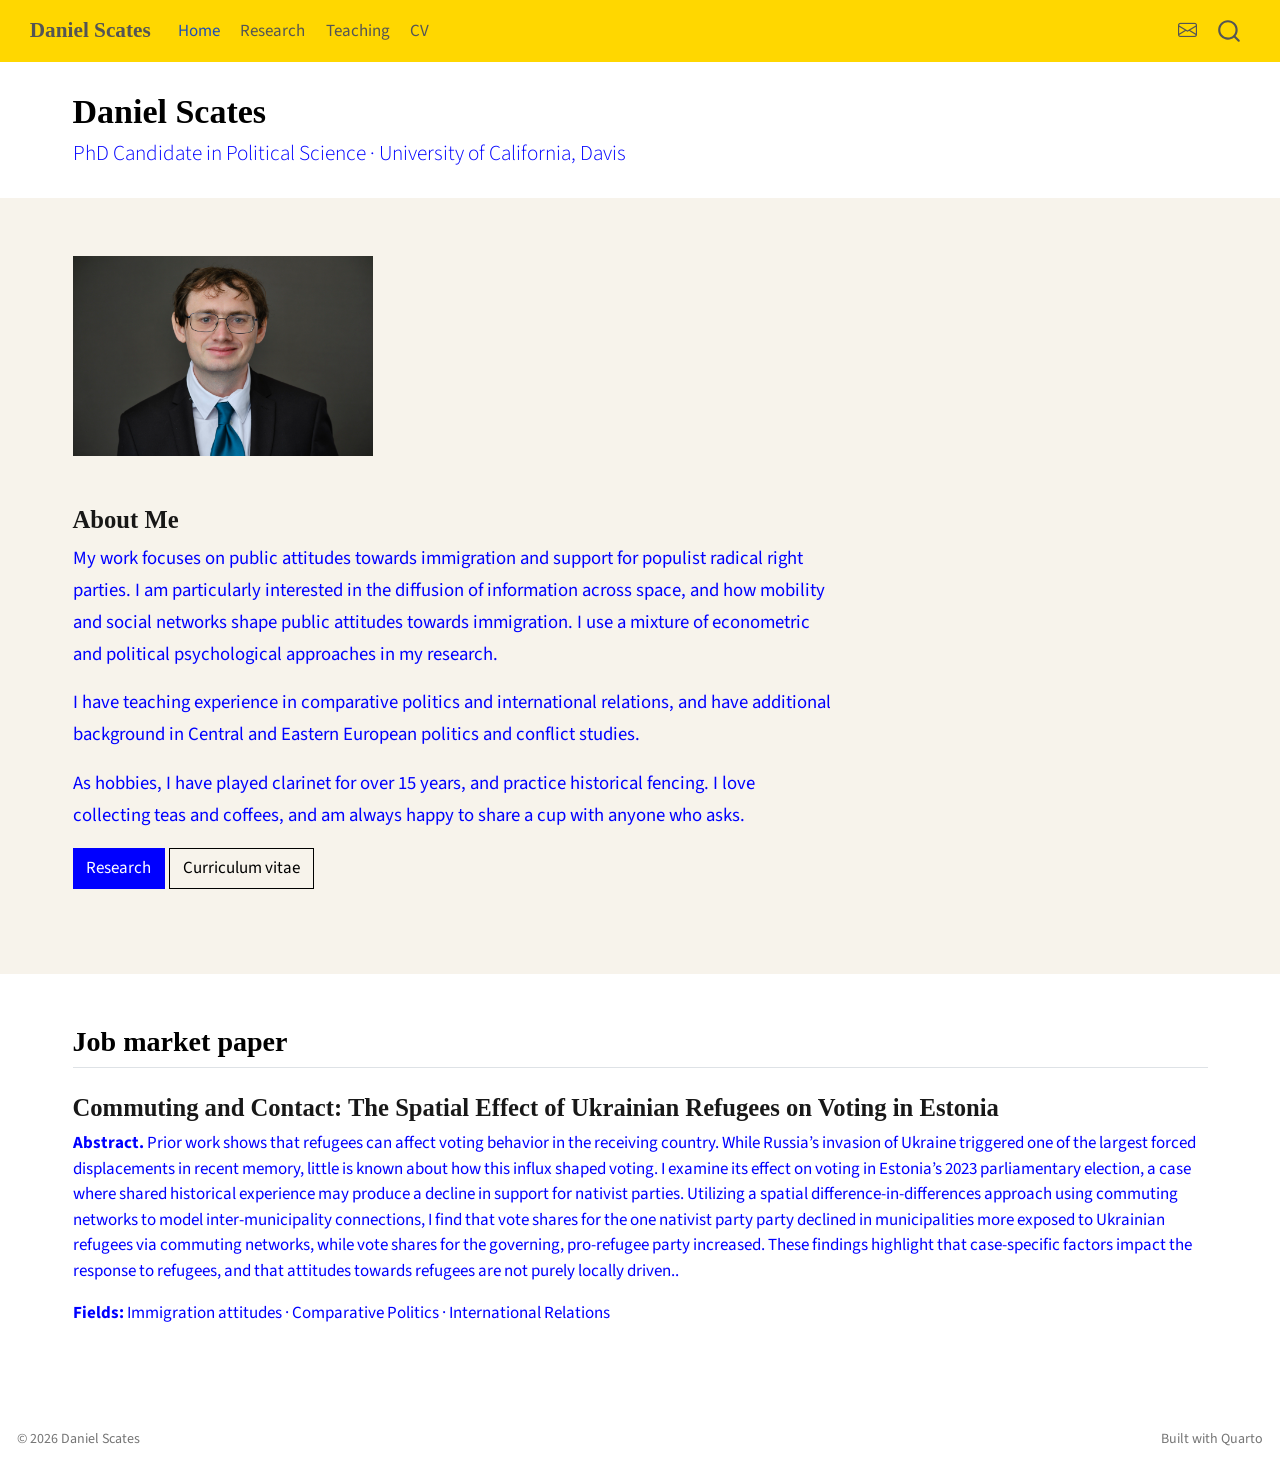
==== docs/index.html @ a7bb404e "Launch academic website" ====
<!DOCTYPE html>
<html xmlns="http://www.w3.org/1999/xhtml" lang="en" xml:lang="en"><head>

<meta charset="utf-8">
<meta name="generator" content="quarto-1.10.18">

<meta name="viewport" content="width=device-width, initial-scale=1.0, user-scalable=yes">


<title>Daniel Scates</title>
<style>
/* Default styles provided by pandoc.
** See https://pandoc.org/MANUAL.html#variables-for-html for config info.
*/
span.smallcaps{font-variant: small-caps;}
div.columns{display: flex; gap: 1.5em;}
div.column{flex: auto;}
@media screen {
div.columns{gap: min(4vw, 1.5em);}
div.column{overflow-x: auto;}
}
div.hanging-indent{margin-left: 1.5em; text-indent: -1.5em;}
ul.task-list{list-style: none;}
ul.task-list li input[type="checkbox"] {
  width: 0.8em;
  margin: 0 0.8em 0.2em -1em; /* quarto-specific, see https://github.com/quarto-dev/quarto-cli/issues/4556 */ 
  vertical-align: middle;
}
</style>


<script src="site_libs/quarto-nav/quarto-nav.js"></script>
<script src="site_libs/quarto-nav/headroom.min.js"></script>
<script src="site_libs/clipboard/clipboard.min.js"></script>
<script src="site_libs/quarto-search/autocomplete.umd.js"></script>
<script src="site_libs/quarto-search/fuse.min.js"></script>
<script src="site_libs/quarto-search/quarto-search.js"></script>
<meta name="quarto:offset" content="./">
<script src="site_libs/quarto-html/quarto.js" type="module"></script>
<script src="site_libs/quarto-html/tabsets/tabsets.js" type="module"></script>
<script src="site_libs/quarto-html/popper.min.js"></script>
<script src="site_libs/quarto-html/tippy.umd.min.js"></script>
<script src="site_libs/quarto-html/anchor.min.js"></script>
<link href="site_libs/quarto-html/tippy.css" rel="stylesheet">
<link href="site_libs/quarto-html/quarto-syntax-highlighting-64a204ab8560d761af7679ceaba22944.css" rel="stylesheet" id="quarto-text-highlighting-styles">
<script src="site_libs/bootstrap/bootstrap.min.js"></script>
<link href="site_libs/bootstrap/bootstrap-icons.css" rel="stylesheet">
<link href="site_libs/bootstrap/bootstrap-172ba59bd5e0b52282274ba0c0cc16fc.min.css" rel="stylesheet" append-hash="true" id="quarto-bootstrap" data-mode="light">
<script id="quarto-search-options" type="application/json">{
  "location": "navbar",
  "copy-button": false,
  "collapse-after": 3,
  "panel-placement": "end",
  "type": "overlay",
  "limit": 50,
  "keyboard-shortcut": [
    "f",
    "/",
    "s"
  ],
  "show-item-context": false,
  "language": {
    "search-no-results-text": "No results",
    "search-matching-documents-text": "matching documents",
    "search-copy-link-title": "Copy link to search",
    "search-hide-matches-text": "Hide additional matches",
    "search-more-match-text": "more match in this document",
    "search-more-matches-text": "more matches in this document",
    "search-clear-button-title": "Clear",
    "search-text-placeholder": "",
    "search-detached-cancel-button-title": "Cancel",
    "search-submit-button-title": "Submit",
    "search-label": "Search"
  }
}</script>
<style>html{ scroll-behavior: smooth; }</style>


<link rel="stylesheet" href="styles.css">
</head>

<body class="nav-fixed quarto-light">

<div id="quarto-search-results"></div>
  <header id="quarto-header" class="headroom fixed-top">
    <nav class="navbar navbar-expand-lg " data-bs-theme="dark">
      <div class="navbar-container container-fluid">
      <div class="navbar-brand-container mx-auto">
    <a class="navbar-brand" href="./index.html">
    <span class="navbar-title">Daniel Scates</span>
    </a>
  </div>
            <div id="quarto-search" class="" title="Search"></div>
          <button class="navbar-toggler" type="button" data-bs-toggle="collapse" data-bs-target="#navbarCollapse" aria-controls="navbarCollapse" role="menu" aria-expanded="false" aria-label="Toggle navigation" onclick="if (window.quartoToggleHeadroom) { window.quartoToggleHeadroom(); }">
  <span class="navbar-toggler-icon"></span>
</button>
          <div class="collapse navbar-collapse" id="navbarCollapse">
            <ul class="navbar-nav navbar-nav-scroll me-auto">
  <li class="nav-item">
    <a class="nav-link active" href="./index.html" aria-current="page"> 
<span class="menu-text">Home</span></a>
  </li>  
  <li class="nav-item">
    <a class="nav-link" href="./research.html"> 
<span class="menu-text">Research</span></a>
  </li>  
  <li class="nav-item">
    <a class="nav-link" href="./teaching.html"> 
<span class="menu-text">Teaching</span></a>
  </li>  
  <li class="nav-item">
    <a class="nav-link" href="./cv.html"> 
<span class="menu-text">CV</span></a>
  </li>  
</ul>
            <ul class="navbar-nav navbar-nav-scroll ms-auto">
  <li class="nav-item compact">
    <a class="nav-link" href="mailto:dmscates@ucdavis.edu"> <i class="bi bi-envelope" role="img" aria-label="Email Daniel Scates">
</i> 
<span class="menu-text"></span></a>
  </li>  
</ul>
          </div> <!-- /navcollapse -->
            <div class="quarto-navbar-tools">
</div>
      </div> <!-- /container-fluid -->
    </nav>
</header>
<!-- content -->
<div id="quarto-content" class="quarto-container page-columns page-rows-contents page-layout-full page-navbar">
<!-- sidebar -->
<!-- margin-sidebar -->
    
<!-- main -->
<main class="content column-page" id="quarto-document-content">

<header id="title-block-header" class="quarto-title-block default">
<div class="quarto-title">
<h1 class="title">Daniel Scates</h1>
<p class="subtitle lead">PhD Candidate in Political Science · University of California, Davis</p>
</div>



<div class="quarto-title-meta column-page">

    
  
    
  </div>
  


</header>


<div class="hero-candidate">
<div class="candidate-mark">
<p><img src="Scates_headshot.jpg" class="img-fluid"></p>
</div>
<section id="about-me" class="level3 candidate-intro">
<h3 class="anchored" data-anchor-id="about-me">About Me</h3>
<p>My work focuses on public attitudes towards immigration and support for populist radical right parties. I am particularly interested in the diffusion of information across space, and how mobility and social networks shape public attitudes towards immigration. I use a mixture of econometric and political psychological approaches in my research.</p>
<p>I have teaching experience in comparative politics and international relations, and have additional background in Central and Eastern European politics and conflict studies.</p>
<p>As hobbies, I have played clarinet for over 15 years, and practice historical fencing. I love collecting teas and coffees, and am always happy to share a cup with anyone who asks.</p>
<p><a href="./research.html" class="btn btn-primary">Research</a> <a href="./cv.html" class="btn btn-outline-primary">Curriculum vitae</a></p>
</section>
</div>
<section id="job-market-paper" class="level2">
<h2 class="anchored" data-anchor-id="job-market-paper">Job market paper</h2>
<section id="commuting-and-contact-the-spatial-effect-of-ukrainian-refugees-on-voting-in-estonia" class="level3">
<h3 class="anchored" data-anchor-id="commuting-and-contact-the-spatial-effect-of-ukrainian-refugees-on-voting-in-estonia">Commuting and Contact: The Spatial Effect of Ukrainian Refugees on Voting in Estonia</h3>
<p><strong>Abstract.</strong> Prior work shows that refugees can affect voting behavior in the receiving country. While Russia’s invasion of Ukraine triggered one of the largest forced displacements in recent memory, little is known about how this influx shaped voting. I examine its effect on voting in Estonia’s 2023 parliamentary election, a case where shared historical experience may produce a decline in support for nativist parties. Utilizing a spatial difference-in-differences approach using commuting networks to model inter-municipality connections, I find that vote shares for the one nativist party party declined in municipalities more exposed to Ukrainian refugees via commuting networks, while vote shares for the governing, pro-refugee party increased. These findings highlight that case-specific factors impact the response to refugees, and that attitudes towards refugees are not purely locally driven..</p>
<p><strong>Fields:</strong> Immigration attitudes · Comparative Politics · International Relations</p>


</section>
</section>

</main> <!-- /main -->
<script id="quarto-html-after-body" type="application/javascript">
  window.document.addEventListener("DOMContentLoaded", function (event) {
    const icon = "";
    const anchorJS = new window.AnchorJS();
    anchorJS.options = {
      placement: 'right',
      icon: icon
    };
    anchorJS.add('.anchored');
    const isCodeAnnotation = (el) => {
      for (const clz of el.classList) {
        if (clz.startsWith('code-annotation-')) {                     
          return true;
        }
      }
      return false;
    }
    const onCopySuccess = function(e) {
      // button target
      const button = e.trigger;
      // don't keep focus
      button.blur();
      // flash "checked"
      button.classList.add('code-copy-button-checked');
      var currentTitle = button.getAttribute("title");
      button.setAttribute("title", "Copied!");
      let tooltip;
      if (window.bootstrap) {
        button.setAttribute("data-bs-toggle", "tooltip");
        button.setAttribute("data-bs-placement", "left");
        button.setAttribute("data-bs-title", "Copied!");
        tooltip = new bootstrap.Tooltip(button, 
          { trigger: "manual", 
            customClass: "code-copy-button-tooltip",
            offset: [0, -8]});
        tooltip.show();    
      }
      setTimeout(function() {
        if (tooltip) {
          tooltip.hide();
          button.removeAttribute("data-bs-title");
          button.removeAttribute("data-bs-toggle");
          button.removeAttribute("data-bs-placement");
        }
        button.setAttribute("title", currentTitle);
        button.classList.remove('code-copy-button-checked');
      }, 1000);
      // clear code selection
      e.clearSelection();
    }
    const getTextToCopy = function(trigger) {
      const outerScaffold = trigger.parentElement.cloneNode(true);
      const codeEl = outerScaffold.querySelector('code');
      for (const childEl of codeEl.children) {
        if (isCodeAnnotation(childEl)) {
          childEl.remove();
        }
      }
      return codeEl.innerText;
    }
    const clipboard = new window.ClipboardJS('.code-copy-button:not([data-in-quarto-modal])', {
      text: getTextToCopy
    });
    clipboard.on('success', onCopySuccess);
    if (window.document.getElementById('quarto-embedded-source-code-modal')) {
      const clipboardModal = new window.ClipboardJS('.code-copy-button[data-in-quarto-modal]', {
        text: getTextToCopy,
        container: window.document.getElementById('quarto-embedded-source-code-modal')
      });
      clipboardModal.on('success', onCopySuccess);
    }
      var localhostRegex = new RegExp(/^(?:http|https):\/\/localhost\:?[0-9]*\//);
      var mailtoRegex = new RegExp(/^mailto:/);
        var filterRegex = new RegExp('/' + window.location.host + '/');
      var isInternal = (href) => {
          return filterRegex.test(href) || localhostRegex.test(href) || mailtoRegex.test(href);
      }
      // Inspect non-navigation links and adorn them if external
     var links = window.document.querySelectorAll('a[href]:not(.nav-link):not(.navbar-brand):not(.toc-action):not(.sidebar-link):not(.sidebar-item-toggle):not(.pagination-link):not(.no-external):not([aria-hidden]):not(.dropdown-item):not(.quarto-navigation-tool):not(.about-link)');
      for (var i=0; i<links.length; i++) {
        const link = links[i];
        if (!isInternal(link.href)) {
          // undo the damage that might have been done by quarto-nav.js in the case of
          // links that we want to consider external
          if (link.dataset.originalHref !== undefined) {
            link.href = link.dataset.originalHref;
          }
            // target, if specified
            link.setAttribute("target", "_blank");
            if (link.getAttribute("rel") === null) {
              link.setAttribute("rel", "noopener");
            }
        }
      }
    function tippyHover(el, contentFn, onTriggerFn, onUntriggerFn) {
      const config = {
        allowHTML: true,
        maxWidth: 500,
        delay: 100,
        arrow: false,
        appendTo: function(el) {
            return el.parentElement;
        },
        interactive: true,
        interactiveBorder: 10,
        theme: 'quarto',
        placement: 'bottom-start',
      };
      if (contentFn) {
        config.content = contentFn;
      }
      if (onTriggerFn) {
        config.onTrigger = onTriggerFn;
      }
      if (onUntriggerFn) {
        config.onUntrigger = onUntriggerFn;
      }
      window.tippy(el, config); 
    }
    const noterefs = window.document.querySelectorAll('a[role="doc-noteref"]');
    for (var i=0; i<noterefs.length; i++) {
      const ref = noterefs[i];
      tippyHover(ref, function() {
        // use id or data attribute instead here
        let href = ref.getAttribute('data-footnote-href') || ref.getAttribute('href');
        try { href = new URL(href).hash; } catch {}
        const id = href.replace(/^#\/?/, "");
        const note = window.document.getElementById(id);
        if (note) {
          return note.innerHTML;
        } else {
          return "";
        }
      });
    }
    const xrefs = window.document.querySelectorAll('a.quarto-xref');
    const processXRef = (id, note) => {
      // Strip column container classes
      const stripColumnClz = (el) => {
        el.classList.remove("page-full", "page-columns");
        if (el.children) {
          for (const child of el.children) {
            stripColumnClz(child);
          }
        }
      }
      stripColumnClz(note)
      if (id === null || id.startsWith('sec-')) {
        // Special case sections, only their first couple elements
        const container = document.createElement("div");
        if (note.children && note.children.length > 2) {
          container.appendChild(note.children[0].cloneNode(true));
          for (let i = 1; i < note.children.length; i++) {
            const child = note.children[i];
            if (child.tagName === "P" && child.innerText === "") {
              continue;
            } else {
              container.appendChild(child.cloneNode(true));
              break;
            }
          }
          if (window.Quarto?.typesetMath) {
            window.Quarto.typesetMath(container);
          }
          return container.innerHTML
        } else {
          if (window.Quarto?.typesetMath) {
            window.Quarto.typesetMath(note);
          }
          return note.innerHTML;
        }
      } else {
        // Remove any anchor links if they are present
        const anchorLink = note.querySelector('a.anchorjs-link');
        if (anchorLink) {
          anchorLink.remove();
        }
        if (window.Quarto?.typesetMath) {
          window.Quarto.typesetMath(note);
        }
        if (note.classList.contains("callout")) {
          return note.outerHTML;
        } else {
          return note.innerHTML;
        }
      }
    }
    for (var i=0; i<xrefs.length; i++) {
      const xref = xrefs[i];
      tippyHover(xref, undefined, function(instance) {
        instance.disable();
        let url = xref.getAttribute('href');
        let hash = undefined; 
        if (url.startsWith('#')) {
          hash = url;
        } else {
          try { hash = new URL(url).hash; } catch {}
        }
        if (hash) {
          const id = hash.replace(/^#\/?/, "");
          const note = window.document.getElementById(id);
          if (note !== null) {
            try {
              const html = processXRef(id, note.cloneNode(true));
              instance.setContent(html);
            } finally {
              instance.enable();
              instance.show();
            }
          } else {
            // See if we can fetch this
            fetch(url.split('#')[0])
            .then(res => res.text())
            .then(html => {
              const parser = new DOMParser();
              const htmlDoc = parser.parseFromString(html, "text/html");
              const note = htmlDoc.getElementById(id);
              if (note !== null) {
                const html = processXRef(id, note);
                instance.setContent(html);
              } 
            }).finally(() => {
              instance.enable();
              instance.show();
            });
          }
        } else {
          // See if we can fetch a full url (with no hash to target)
          // This is a special case and we should probably do some content thinning / targeting
          fetch(url)
          .then(res => res.text())
          .then(html => {
            const parser = new DOMParser();
            const htmlDoc = parser.parseFromString(html, "text/html");
            const note = htmlDoc.querySelector('main.content');
            if (note !== null) {
              // This should only happen for chapter cross references
              // (since there is no id in the URL)
              // remove the first header
              if (note.children.length > 0 && note.children[0].tagName === "HEADER") {
                note.children[0].remove();
              }
              const html = processXRef(null, note);
              instance.setContent(html);
            } 
          }).finally(() => {
            instance.enable();
            instance.show();
          });
        }
      }, function(instance) {
      });
    }
        let selectedAnnoteEl;
        const selectorForAnnotation = ( cell, annotation) => {
          let cellAttr = 'data-code-cell="' + cell + '"';
          let lineAttr = 'data-code-annotation="' +  annotation + '"';
          const selector = 'span[' + cellAttr + '][' + lineAttr + ']';
          return selector;
        }
        const selectCodeLines = (annoteEl) => {
          const doc = window.document;
          const targetCell = annoteEl.getAttribute("data-target-cell");
          const targetAnnotation = annoteEl.getAttribute("data-target-annotation");
          const annoteSpan = window.document.querySelector(selectorForAnnotation(targetCell, targetAnnotation));
          const lines = annoteSpan.getAttribute("data-code-lines").split(",");
          const lineIds = lines.map((line) => {
            return targetCell + "-" + line;
          })
          let top = null;
          let height = null;
          let parent = null;
          if (lineIds.length > 0) {
              //compute the position of the single el (top and bottom and make a div)
              const el = window.document.getElementById(lineIds[0]);
              top = el.offsetTop;
              height = el.offsetHeight;
              parent = el.parentElement.parentElement;
            if (lineIds.length > 1) {
              const lastEl = window.document.getElementById(lineIds[lineIds.length - 1]);
              const bottom = lastEl.offsetTop + lastEl.offsetHeight;
              height = bottom - top;
            }
            if (top !== null && height !== null && parent !== null) {
              // cook up a div (if necessary) and position it 
              let div = window.document.getElementById("code-annotation-line-highlight");
              if (div === null) {
                div = window.document.createElement("div");
                div.setAttribute("id", "code-annotation-line-highlight");
                div.style.position = 'absolute';
                parent.appendChild(div);
              }
              div.style.top = top - 2 + "px";
              div.style.height = height + 4 + "px";
              div.style.left = 0;
              let gutterDiv = window.document.getElementById("code-annotation-line-highlight-gutter");
              if (gutterDiv === null) {
                gutterDiv = window.document.createElement("div");
                gutterDiv.setAttribute("id", "code-annotation-line-highlight-gutter");
                gutterDiv.style.position = 'absolute';
                const codeCell = window.document.getElementById(targetCell);
                const gutter = codeCell.querySelector('.code-annotation-gutter');
                gutter.appendChild(gutterDiv);
              }
              gutterDiv.style.top = top - 2 + "px";
              gutterDiv.style.height = height + 4 + "px";
            }
            selectedAnnoteEl = annoteEl;
          }
        };
        const unselectCodeLines = () => {
          const elementsIds = ["code-annotation-line-highlight", "code-annotation-line-highlight-gutter"];
          elementsIds.forEach((elId) => {
            const div = window.document.getElementById(elId);
            if (div) {
              div.remove();
            }
          });
          selectedAnnoteEl = undefined;
        };
          // Handle positioning of the toggle
      window.addEventListener(
        "resize",
        throttle(() => {
          elRect = undefined;
          if (selectedAnnoteEl) {
            selectCodeLines(selectedAnnoteEl);
          }
        }, 10)
      );
      function throttle(fn, ms) {
      let throttle = false;
      let timer;
        return (...args) => {
          if(!throttle) { // first call gets through
              fn.apply(this, args);
              throttle = true;
          } else { // all the others get throttled
              if(timer) clearTimeout(timer); // cancel #2
              timer = setTimeout(() => {
                fn.apply(this, args);
                timer = throttle = false;
              }, ms);
          }
        };
      }
        // Attach click handler to the DT
        const annoteDls = window.document.querySelectorAll('dt[data-target-cell]');
        for (const annoteDlNode of annoteDls) {
          annoteDlNode.addEventListener('click', (event) => {
            const clickedEl = event.target;
            if (clickedEl !== selectedAnnoteEl) {
              unselectCodeLines();
              const activeEl = window.document.querySelector('dt[data-target-cell].code-annotation-active');
              if (activeEl) {
                activeEl.classList.remove('code-annotation-active');
              }
              selectCodeLines(clickedEl);
              clickedEl.classList.add('code-annotation-active');
            } else {
              // Unselect the line
              unselectCodeLines();
              clickedEl.classList.remove('code-annotation-active');
            }
          });
        }
    const findCites = (el) => {
      const parentEl = el.parentElement;
      if (parentEl) {
        const cites = parentEl.dataset.cites;
        if (cites) {
          return {
            el,
            cites: cites.split(' ')
          };
        } else {
          return findCites(el.parentElement)
        }
      } else {
        return undefined;
      }
    };
    var bibliorefs = window.document.querySelectorAll('a[role="doc-biblioref"]');
    for (var i=0; i<bibliorefs.length; i++) {
      const ref = bibliorefs[i];
      const citeInfo = findCites(ref);
      if (citeInfo) {
        tippyHover(citeInfo.el, function() {
          var popup = window.document.createElement('div');
          citeInfo.cites.forEach(function(cite) {
            var citeDiv = window.document.createElement('div');
            citeDiv.classList.add('hanging-indent');
            citeDiv.classList.add('csl-entry');
            var biblioDiv = window.document.getElementById('ref-' + cite);
            if (biblioDiv) {
              citeDiv.innerHTML = biblioDiv.innerHTML;
            }
            popup.appendChild(citeDiv);
          });
          return popup.innerHTML;
        });
      }
    }
  });
  </script>
</div> <!-- /content -->
<footer class="footer">
  <div class="nav-footer">
    <div class="nav-footer-left">
<p>© 2026 Daniel Scates</p>
</div>   
    <div class="nav-footer-center">
      &nbsp;
    </div>
    <div class="nav-footer-right">
<p>Built with Quarto</p>
</div>
  </div>
</footer>




<script src="site_libs/quarto-html/zenscroll-min.js"></script>
</body></html>
---- docs/site_libs/quarto-html/tippy.css ----
.tippy-box[data-animation=fade][data-state=hidden]{opacity:0}[data-tippy-root]{max-width:calc(100vw - 10px)}.tippy-box{position:relative;background-color:#333;color:#fff;border-radius:4px;font-size:14px;line-height:1.4;white-space:normal;outline:0;transition-property:transform,visibility,opacity}.tippy-box[data-placement^=top]>.tippy-arrow{bottom:0}.tippy-box[data-placement^=top]>.tippy-arrow:before{bottom:-7px;left:0;border-width:8px 8px 0;border-top-color:initial;transform-origin:center top}.tippy-box[data-placement^=bottom]>.tippy-arrow{top:0}.tippy-box[data-placement^=bottom]>.tippy-arrow:before{top:-7px;left:0;border-width:0 8px 8px;border-bottom-color:initial;transform-origin:center bottom}.tippy-box[data-placement^=left]>.tippy-arrow{right:0}.tippy-box[data-placement^=left]>.tippy-arrow:before{border-width:8px 0 8px 8px;border-left-color:initial;right:-7px;transform-origin:center left}.tippy-box[data-placement^=right]>.tippy-arrow{left:0}.tippy-box[data-placement^=right]>.tippy-arrow:before{left:-7px;border-width:8px 8px 8px 0;border-right-color:initial;transform-origin:center right}.tippy-box[data-inertia][data-state=visible]{transition-timing-function:cubic-bezier(.54,1.5,.38,1.11)}.tippy-arrow{width:16px;height:16px;color:#333}.tippy-arrow:before{content:"";position:absolute;border-color:transparent;border-style:solid}.tippy-content{position:relative;padding:5px 9px;z-index:1}
---- docs/site_libs/quarto-html/quarto-syntax-highlighting-64a204ab8560d761af7679ceaba22944.css ----
/* quarto syntax highlight colors */
:root {
  --quarto-hl-ot-color: #003B4F;
  --quarto-hl-at-color: #657422;
  --quarto-hl-ss-color: #20794D;
  --quarto-hl-an-color: #5E5E5E;
  --quarto-hl-fu-color: #4758AB;
  --quarto-hl-st-color: #20794D;
  --quarto-hl-cf-color: #003B4F;
  --quarto-hl-op-color: #5E5E5E;
  --quarto-hl-er-color: #AD0000;
  --quarto-hl-bn-color: #AD0000;
  --quarto-hl-al-color: #AD0000;
  --quarto-hl-va-color: #111111;
  --quarto-hl-bu-color: inherit;
  --quarto-hl-ex-color: inherit;
  --quarto-hl-pp-color: #AD0000;
  --quarto-hl-in-color: #5E5E5E;
  --quarto-hl-vs-color: #20794D;
  --quarto-hl-wa-color: #5E5E5E;
  --quarto-hl-do-color: #5E5E5E;
  --quarto-hl-im-color: #00769E;
  --quarto-hl-ch-color: #20794D;
  --quarto-hl-dt-color: #AD0000;
  --quarto-hl-fl-color: #AD0000;
  --quarto-hl-co-color: #5E5E5E;
  --quarto-hl-cv-color: #5E5E5E;
  --quarto-hl-cn-color: #8f5902;
  --quarto-hl-sc-color: #5E5E5E;
  --quarto-hl-dv-color: #AD0000;
  --quarto-hl-kw-color: #003B4F;
}

/* other quarto variables */
:root {
  --quarto-font-monospace: SFMono-Regular, Menlo, Monaco, Consolas, "Liberation Mono", "Courier New", monospace;
}

/* syntax highlight based on Pandoc's rules */
pre > code.sourceCode > span {
  color: #003B4F;
}

code.sourceCode > span {
  color: #003B4F;
}

div.sourceCode,
div.sourceCode pre.sourceCode {
  color: #003B4F;
}

/* Normal */
code span {
  color: #003B4F;
}

/* Alert */
code span.al {
  color: #AD0000;
  font-style: inherit;
}

/* Annotation */
code span.an {
  color: #5E5E5E;
  font-style: inherit;
}

/* Attribute */
code span.at {
  color: #657422;
  font-style: inherit;
}

/* BaseN */
code span.bn {
  color: #AD0000;
  font-style: inherit;
}

/* BuiltIn */
code span.bu {
  font-style: inherit;
}

/* ControlFlow */
code span.cf {
  color: #003B4F;
  font-weight: bold;
  font-style: inherit;
}

/* Char */
code span.ch {
  color: #20794D;
  font-style: inherit;
}

/* Constant */
code span.cn {
  color: #8f5902;
  font-style: inherit;
}

/* Comment */
code span.co {
  color: #5E5E5E;
  font-style: inherit;
}

/* CommentVar */
code span.cv {
  color: #5E5E5E;
  font-style: italic;
}

/* Documentation */
code span.do {
  color: #5E5E5E;
  font-style: italic;
}

/* DataType */
code span.dt {
  color: #AD0000;
  font-style: inherit;
}

/* DecVal */
code span.dv {
  color: #AD0000;
  font-style: inherit;
}

/* Error */
code span.er {
  color: #AD0000;
  font-style: inherit;
}

/* Extension */
code span.ex {
  font-style: inherit;
}

/* Float */
code span.fl {
  color: #AD0000;
  font-style: inherit;
}

/* Function */
code span.fu {
  color: #4758AB;
  font-style: inherit;
}

/* Import */
code span.im {
  color: #00769E;
  font-style: inherit;
}

/* Information */
code span.in {
  color: #5E5E5E;
  font-style: inherit;
}

/* Keyword */
code span.kw {
  color: #003B4F;
  font-weight: bold;
  font-style: inherit;
}

/* Operator */
code span.op {
  color: #5E5E5E;
  font-style: inherit;
}

/* Other */
code span.ot {
  color: #003B4F;
  font-style: inherit;
}

/* Preprocessor */
code span.pp {
  color: #AD0000;
  font-style: inherit;
}

/* SpecialChar */
code span.sc {
  color: #5E5E5E;
  font-style: inherit;
}

/* SpecialString */
code span.ss {
  color: #20794D;
  font-style: inherit;
}

/* String */
code span.st {
  color: #20794D;
  font-style: inherit;
}

/* Variable */
code span.va {
  color: #111111;
  font-style: inherit;
}

/* VerbatimString */
code span.vs {
  color: #20794D;
  font-style: inherit;
}

/* Warning */
code span.wa {
  color: #5E5E5E;
  font-style: italic;
}

.prevent-inlining {
  content: "</";
}

/*# sourceMappingURL=9d8d5bb603a83b8298b89080a598c93b.css.map */
---- docs/styles.css ----
:root {
  --mc-gold: gold;
  --mc-blue: blue;
  --mc-paper: #f7f3eb;
  --mc-black: black;
}

body { color: blue; }
.navbar { background: var(--mc-gold); }
.navbar-title { font-family: Georgia, serif; font-weight: 700; }
h1, h2, h3 { font-family: Georgia, "Times New Roman", serif; color: var(--mc-black); }
.hero-candidate { position: relative; display: grid; grid-template-rows: 180px 1fr; gap: 2rem; align-items: center; padding: 4rem 0; margin: 0rem 0rem 3rem; }
.hero-candidate::before {
  content: "";
  position: absolute;
  top: 0;
  bottom: 0; 
  left: 50%;
  right: 50%;
  width: 100vw;
  margin-left: -50vw;
  margin-right: -50vw;
  background: var(--mc-paper);
  z-index: -1;
}
.candidate-mark { width: 300px; height: 200px; display: grid; place-items: center; }
.candidate-intro h2 { font-size: clamp(2rem,4vw,3.7rem); line-height: 1.05; max-width: 850px; }
.candidate-intro p { max-width: 760px; font-size: 1.1rem; line-height: 1.7; }
.btn-primary { background: var(--mc-blue); border-color: var(--mc-blue); }
.btn-outline-primary { color: var(--mc-black); border-color: var(--mc-black); }
.market-note { padding: 1rem 1.25rem; border-left: 4px solid var(--mc-blue); background: #f1ece3; margin: 2rem 0 3rem; }
.research-grid { display: grid; grid-template-columns: repeat(3,1fr); gap: 1rem; }
.research-card { padding: 1.2rem; background: var(--mc-paper); border-top: 3px solid var(--mc-blue); }
.research-card h4 { color: var(--mc-black); }
.cv-head { border-bottom: 2px solid var(--mc-gold); padding-bottom: 1.5rem; margin-bottom: 2rem; }
blockquote { border-left-color: var(--mc-gold); color: --mc-black; }

@media (max-width: 720px) {
  .hero-candidate { grid-template-columns: 1fr; gap: 1.5rem; }
  .candidate-mark { width: 110px; height: 125px; }
  .research-grid { grid-template-columns: 1fr; }
}

@media print {
  .navbar, .nav-footer { display: none !important; }
  body { font-size: 10pt; }
  h2 { margin-top: 1rem; }
}
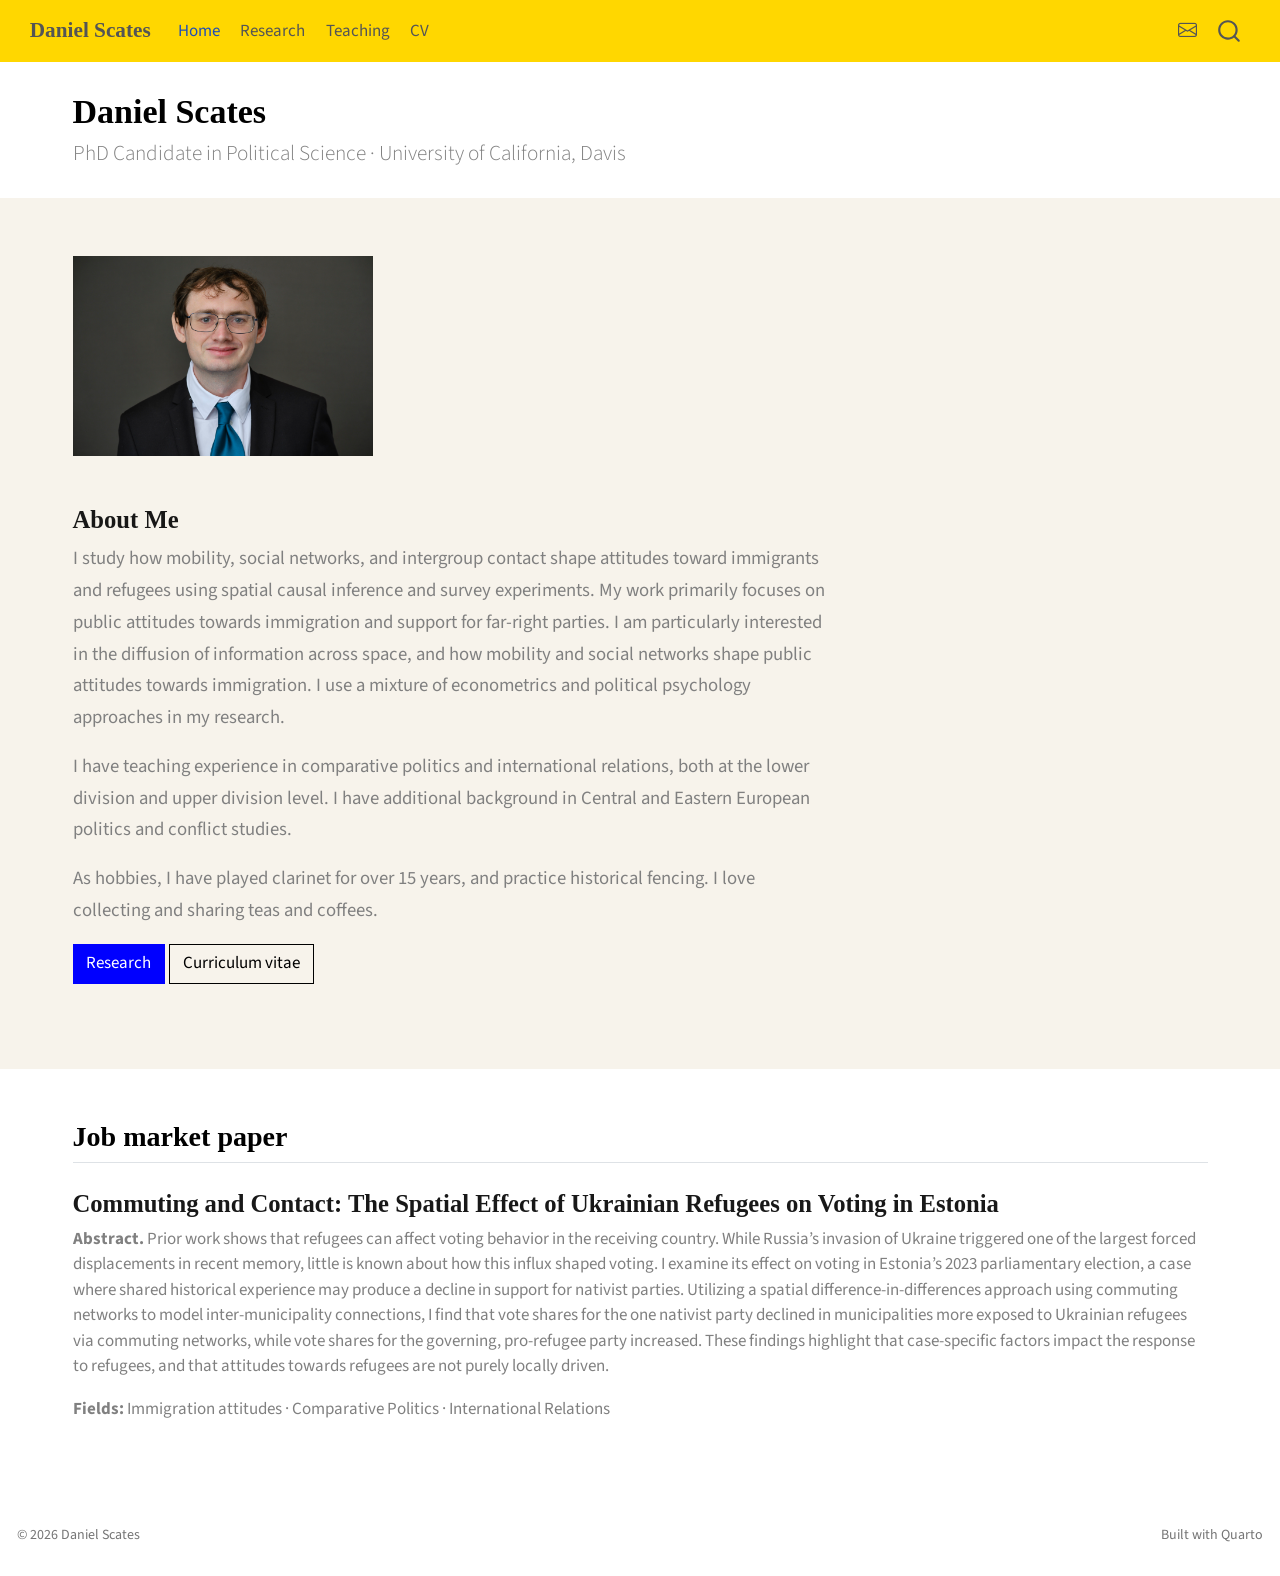
==== commit ac10e094: "Update research" ====
--- a/docs/index.html
+++ b/docs/index.html
@@ -160,9 +160,9 @@
 </div>
 <section id="about-me" class="level3 candidate-intro">
 <h3 class="anchored" data-anchor-id="about-me">About Me</h3>
-<p>My work focuses on public attitudes towards immigration and support for populist radical right parties. I am particularly interested in the diffusion of information across space, and how mobility and social networks shape public attitudes towards immigration. I use a mixture of econometric and political psychological approaches in my research.</p>
-<p>I have teaching experience in comparative politics and international relations, and have additional background in Central and Eastern European politics and conflict studies.</p>
-<p>As hobbies, I have played clarinet for over 15 years, and practice historical fencing. I love collecting teas and coffees, and am always happy to share a cup with anyone who asks.</p>
+<p>I study how mobility, social networks, and intergroup contact shape attitudes toward immigrants and refugees using spatial causal inference and survey experiments. My work primarily focuses on public attitudes towards immigration and support for far-right parties. I am particularly interested in the diffusion of information across space, and how mobility and social networks shape public attitudes towards immigration. I use a mixture of econometrics and political psychology approaches in my research.</p>
+<p>I have teaching experience in comparative politics and international relations, both at the lower division and upper division level. I have additional background in Central and Eastern European politics and conflict studies.</p>
+<p>As hobbies, I have played clarinet for over 15 years, and practice historical fencing. I love collecting and sharing teas and coffees.</p>
 <p><a href="./research.html" class="btn btn-primary">Research</a> <a href="./cv.html" class="btn btn-outline-primary">Curriculum vitae</a></p>
 </section>
 </div>
@@ -170,7 +170,7 @@
 <h2 class="anchored" data-anchor-id="job-market-paper">Job market paper</h2>
 <section id="commuting-and-contact-the-spatial-effect-of-ukrainian-refugees-on-voting-in-estonia" class="level3">
 <h3 class="anchored" data-anchor-id="commuting-and-contact-the-spatial-effect-of-ukrainian-refugees-on-voting-in-estonia">Commuting and Contact: The Spatial Effect of Ukrainian Refugees on Voting in Estonia</h3>
-<p><strong>Abstract.</strong> Prior work shows that refugees can affect voting behavior in the receiving country. While Russia’s invasion of Ukraine triggered one of the largest forced displacements in recent memory, little is known about how this influx shaped voting. I examine its effect on voting in Estonia’s 2023 parliamentary election, a case where shared historical experience may produce a decline in support for nativist parties. Utilizing a spatial difference-in-differences approach using commuting networks to model inter-municipality connections, I find that vote shares for the one nativist party party declined in municipalities more exposed to Ukrainian refugees via commuting networks, while vote shares for the governing, pro-refugee party increased. These findings highlight that case-specific factors impact the response to refugees, and that attitudes towards refugees are not purely locally driven..</p>
+<p><strong>Abstract.</strong> Prior work shows that refugees can affect voting behavior in the receiving country. While Russia’s invasion of Ukraine triggered one of the largest forced displacements in recent memory, little is known about how this influx shaped voting. I examine its effect on voting in Estonia’s 2023 parliamentary election, a case where shared historical experience may produce a decline in support for nativist parties. Utilizing a spatial difference-in-differences approach using commuting networks to model inter-municipality connections, I find that vote shares for the one nativist party declined in municipalities more exposed to Ukrainian refugees via commuting networks, while vote shares for the governing, pro-refugee party increased. These findings highlight that case-specific factors impact the response to refugees, and that attitudes towards refugees are not purely locally driven.</p>
 <p><strong>Fields:</strong> Immigration attitudes · Comparative Politics · International Relations</p>
 
 
--- a/docs/styles.css
+++ b/docs/styles.css
@@ -3,9 +3,10 @@
   --mc-blue: blue;
   --mc-paper: #f7f3eb;
   --mc-black: black;
+  --mc-grey: grey;
 }
 
-body { color: blue; }
+body { color: grey; }
 .navbar { background: var(--mc-gold); }
 .navbar-title { font-family: Georgia, serif; font-weight: 700; }
 h1, h2, h3 { font-family: Georgia, "Times New Roman", serif; color: var(--mc-black); }
@@ -30,7 +31,7 @@
 .btn-outline-primary { color: var(--mc-black); border-color: var(--mc-black); }
 .market-note { padding: 1rem 1.25rem; border-left: 4px solid var(--mc-blue); background: #f1ece3; margin: 2rem 0 3rem; }
 .research-grid { display: grid; grid-template-columns: repeat(3,1fr); gap: 1rem; }
-.research-card { padding: 1.2rem; background: var(--mc-paper); border-top: 3px solid var(--mc-blue); }
+.research-card { padding: 1.2rem; background: var(--mc-paper); border-top: 3px solid var(--mc-grey); }
 .research-card h4 { color: var(--mc-black); }
 .cv-head { border-bottom: 2px solid var(--mc-gold); padding-bottom: 1.5rem; margin-bottom: 2rem; }
 blockquote { border-left-color: var(--mc-gold); color: --mc-black; }
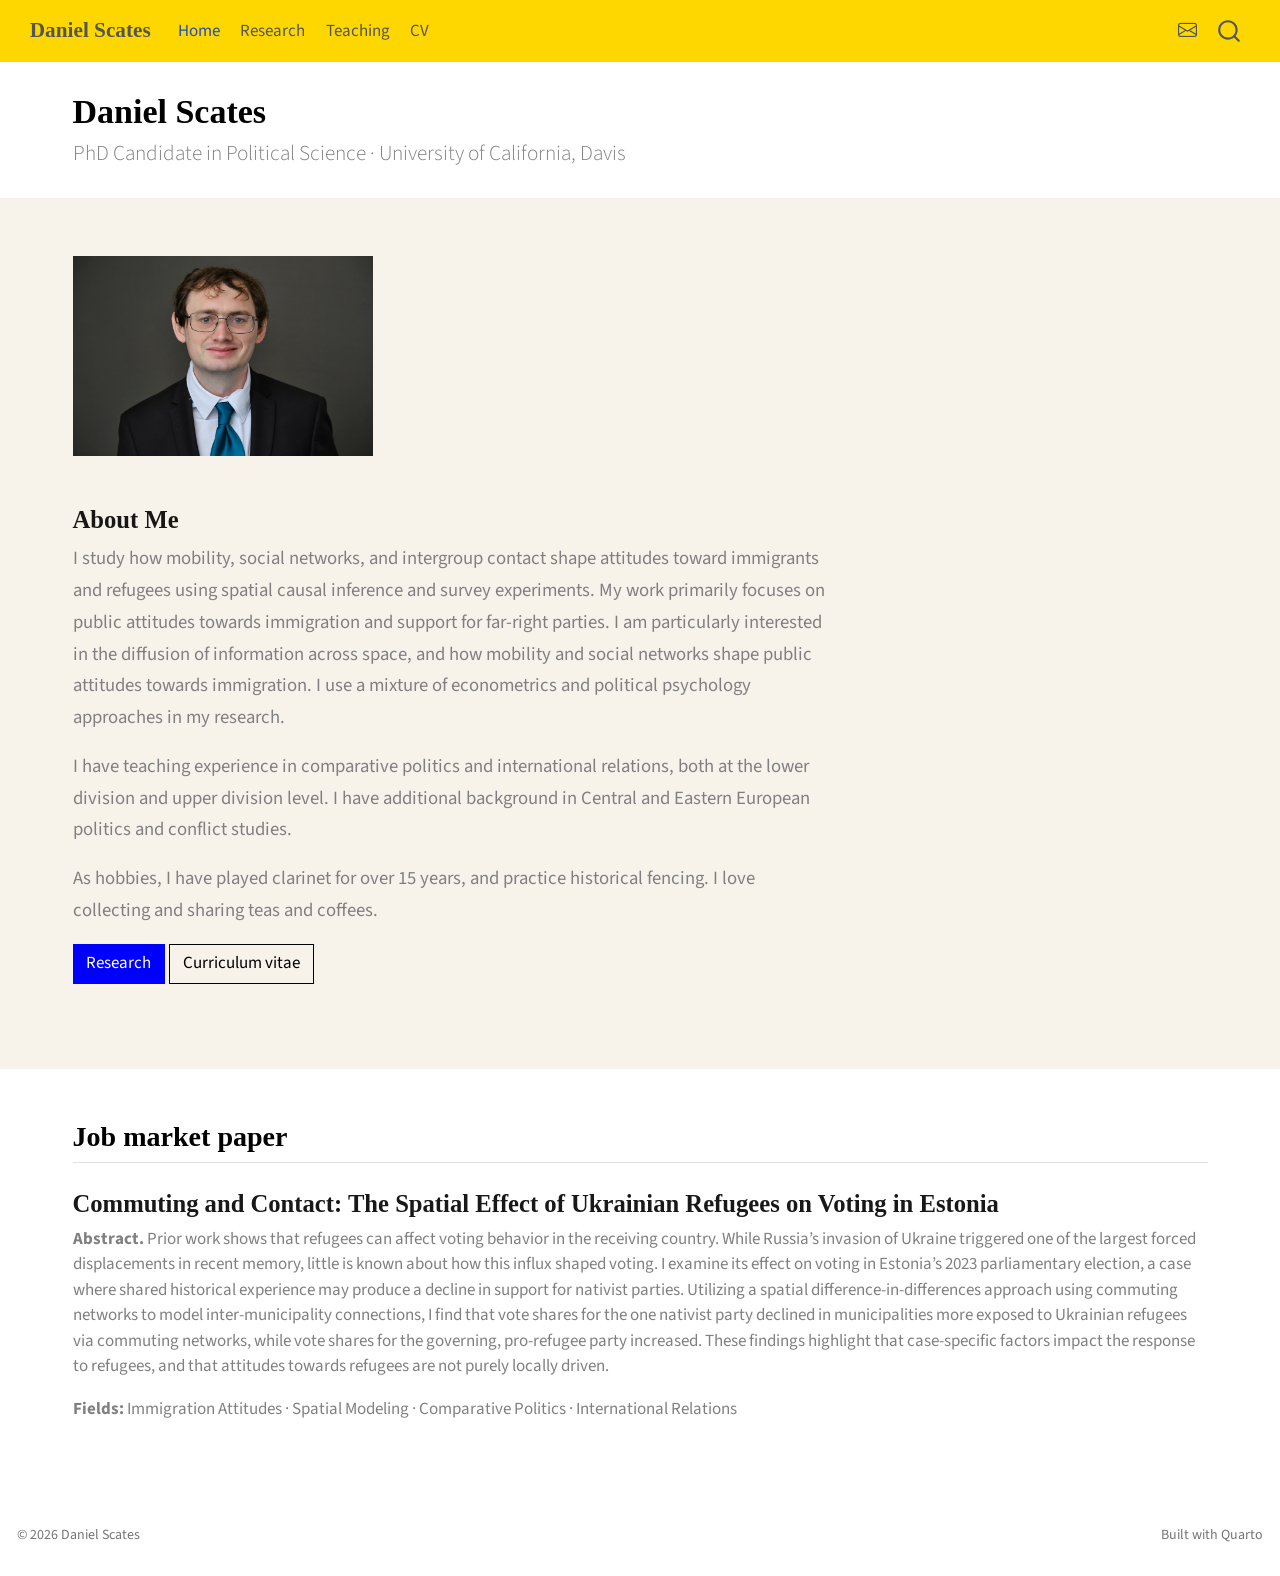
==== commit 183c54b6: "Launch academic website" ====
--- a/docs/index.html
+++ b/docs/index.html
@@ -171,7 +171,7 @@
 <section id="commuting-and-contact-the-spatial-effect-of-ukrainian-refugees-on-voting-in-estonia" class="level3">
 <h3 class="anchored" data-anchor-id="commuting-and-contact-the-spatial-effect-of-ukrainian-refugees-on-voting-in-estonia">Commuting and Contact: The Spatial Effect of Ukrainian Refugees on Voting in Estonia</h3>
 <p><strong>Abstract.</strong> Prior work shows that refugees can affect voting behavior in the receiving country. While Russia’s invasion of Ukraine triggered one of the largest forced displacements in recent memory, little is known about how this influx shaped voting. I examine its effect on voting in Estonia’s 2023 parliamentary election, a case where shared historical experience may produce a decline in support for nativist parties. Utilizing a spatial difference-in-differences approach using commuting networks to model inter-municipality connections, I find that vote shares for the one nativist party declined in municipalities more exposed to Ukrainian refugees via commuting networks, while vote shares for the governing, pro-refugee party increased. These findings highlight that case-specific factors impact the response to refugees, and that attitudes towards refugees are not purely locally driven.</p>
-<p><strong>Fields:</strong> Immigration attitudes · Comparative Politics · International Relations</p>
+<p><strong>Fields:</strong> Immigration Attitudes · Spatial Modeling · Comparative Politics · International Relations</p>
 
 
 </section>
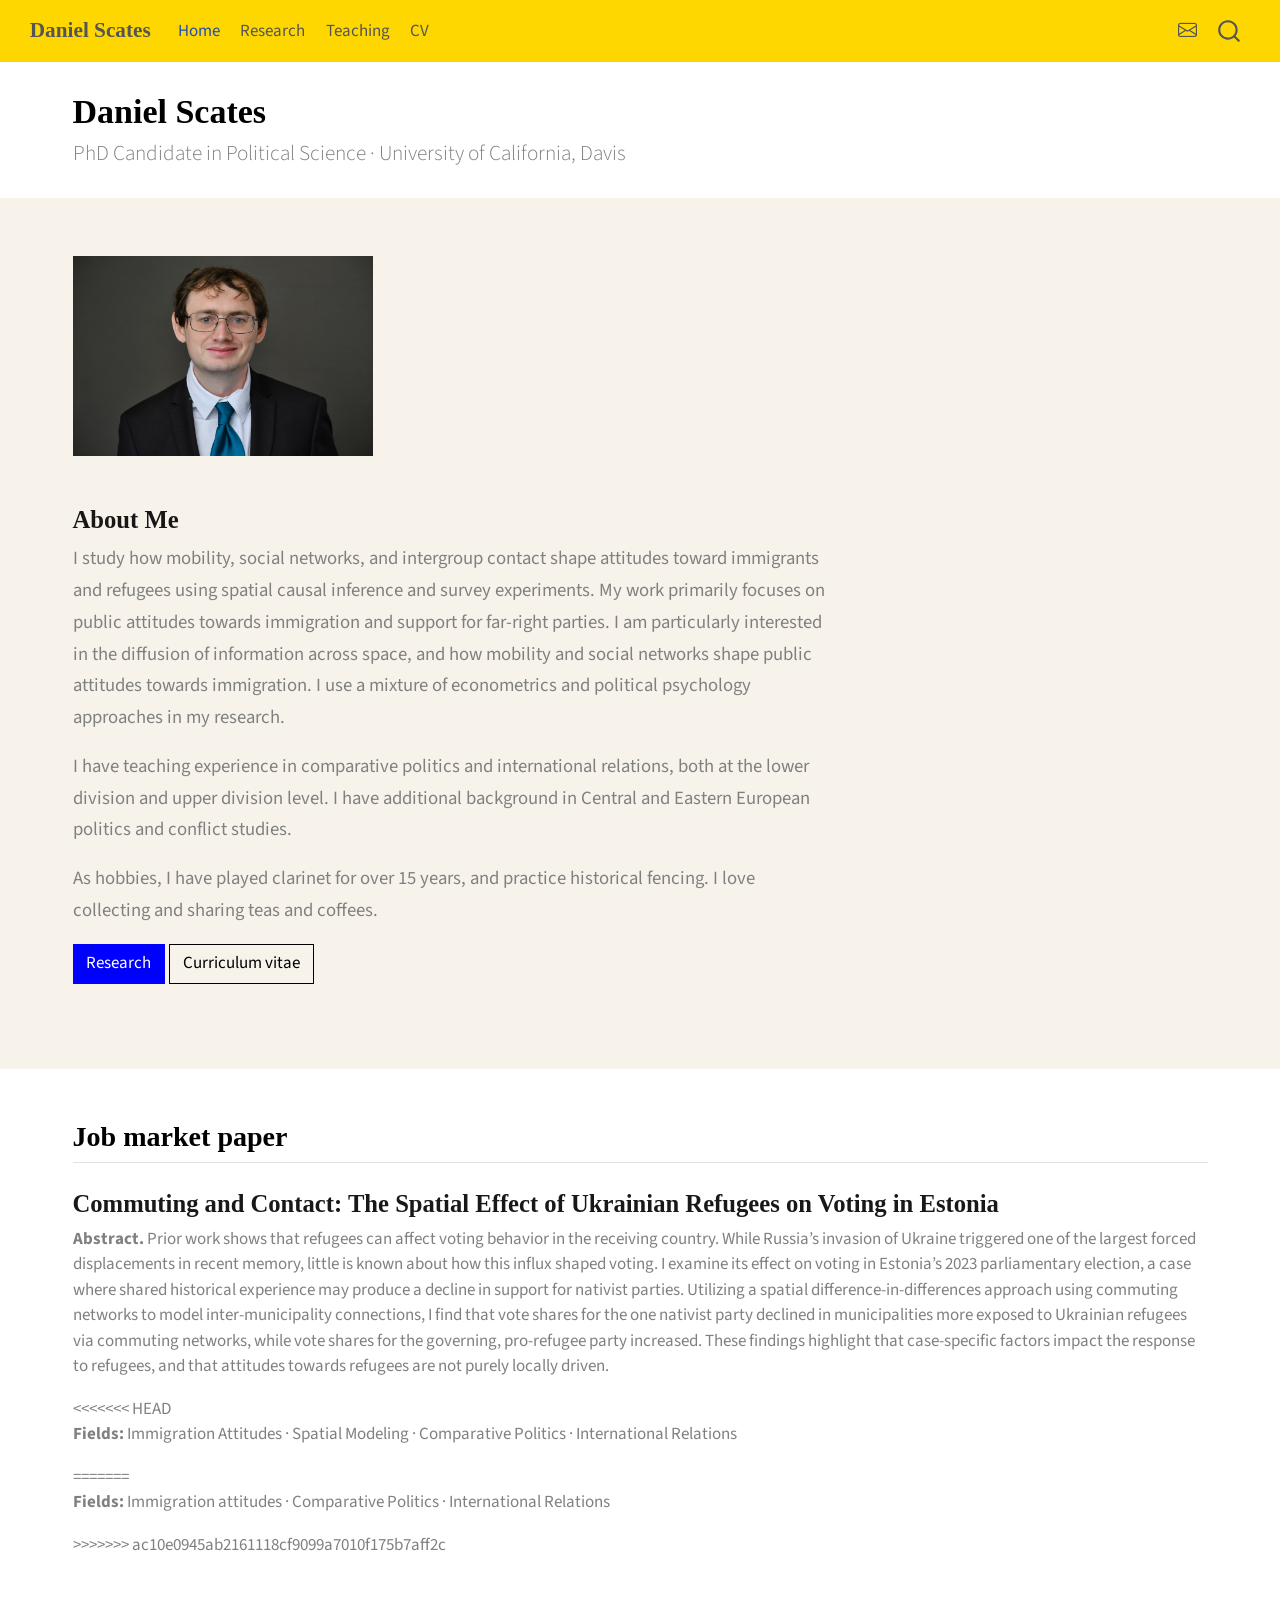
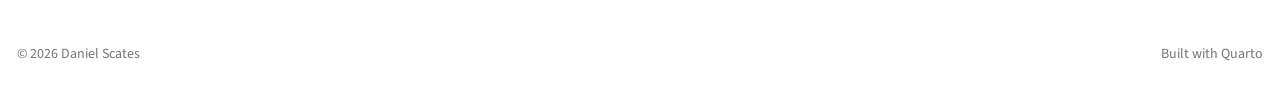
==== commit 1e375abc: "Update CV" ====
--- a/docs/index.html
+++ b/docs/index.html
@@ -171,7 +171,11 @@
 <section id="commuting-and-contact-the-spatial-effect-of-ukrainian-refugees-on-voting-in-estonia" class="level3">
 <h3 class="anchored" data-anchor-id="commuting-and-contact-the-spatial-effect-of-ukrainian-refugees-on-voting-in-estonia">Commuting and Contact: The Spatial Effect of Ukrainian Refugees on Voting in Estonia</h3>
 <p><strong>Abstract.</strong> Prior work shows that refugees can affect voting behavior in the receiving country. While Russia’s invasion of Ukraine triggered one of the largest forced displacements in recent memory, little is known about how this influx shaped voting. I examine its effect on voting in Estonia’s 2023 parliamentary election, a case where shared historical experience may produce a decline in support for nativist parties. Utilizing a spatial difference-in-differences approach using commuting networks to model inter-municipality connections, I find that vote shares for the one nativist party declined in municipalities more exposed to Ukrainian refugees via commuting networks, while vote shares for the governing, pro-refugee party increased. These findings highlight that case-specific factors impact the response to refugees, and that attitudes towards refugees are not purely locally driven.</p>
+<<<<<<< HEAD
 <p><strong>Fields:</strong> Immigration Attitudes · Spatial Modeling · Comparative Politics · International Relations</p>
+=======
+<p><strong>Fields:</strong> Immigration attitudes · Comparative Politics · International Relations</p>
+>>>>>>> ac10e0945ab2161118cf9099a7010f175b7aff2c
 
 
 </section>
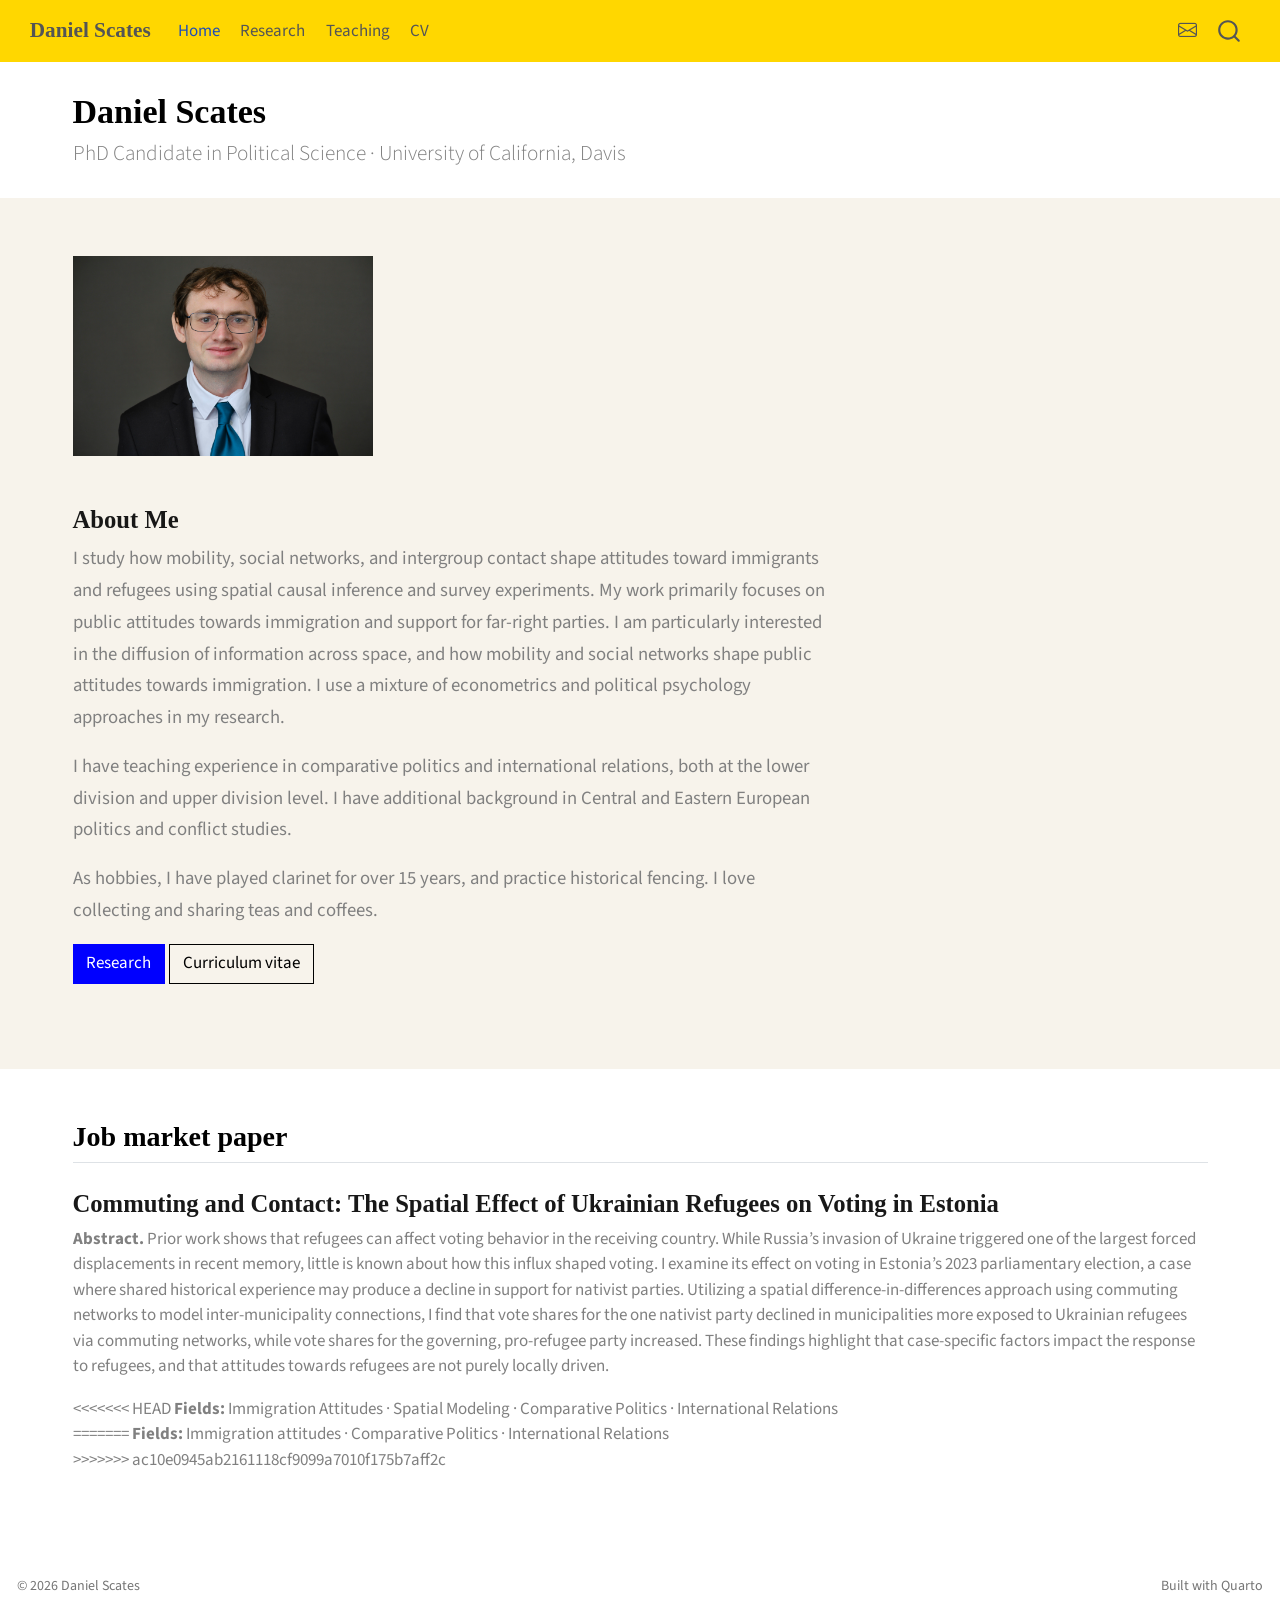
==== commit 0a58eb67: "Repair" ====
--- a/docs/index.html
+++ b/docs/index.html
@@ -171,11 +171,9 @@
 <section id="commuting-and-contact-the-spatial-effect-of-ukrainian-refugees-on-voting-in-estonia" class="level3">
 <h3 class="anchored" data-anchor-id="commuting-and-contact-the-spatial-effect-of-ukrainian-refugees-on-voting-in-estonia">Commuting and Contact: The Spatial Effect of Ukrainian Refugees on Voting in Estonia</h3>
 <p><strong>Abstract.</strong> Prior work shows that refugees can affect voting behavior in the receiving country. While Russia’s invasion of Ukraine triggered one of the largest forced displacements in recent memory, little is known about how this influx shaped voting. I examine its effect on voting in Estonia’s 2023 parliamentary election, a case where shared historical experience may produce a decline in support for nativist parties. Utilizing a spatial difference-in-differences approach using commuting networks to model inter-municipality connections, I find that vote shares for the one nativist party declined in municipalities more exposed to Ukrainian refugees via commuting networks, while vote shares for the governing, pro-refugee party increased. These findings highlight that case-specific factors impact the response to refugees, and that attitudes towards refugees are not purely locally driven.</p>
-<<<<<<< HEAD
-<p><strong>Fields:</strong> Immigration Attitudes · Spatial Modeling · Comparative Politics · International Relations</p>
-=======
-<p><strong>Fields:</strong> Immigration attitudes · Comparative Politics · International Relations</p>
->>>>>>> ac10e0945ab2161118cf9099a7010f175b7aff2c
+<p>&lt;&lt;&lt;&lt;&lt;&lt;&lt; HEAD <strong>Fields:</strong> Immigration Attitudes · Spatial Modeling · Comparative Politics · International Relations<br>
+======= <strong>Fields:</strong> Immigration attitudes · Comparative Politics · International Relations<br>
+&gt;&gt;&gt;&gt;&gt;&gt;&gt; ac10e0945ab2161118cf9099a7010f175b7aff2c</p>
 
 
 </section>
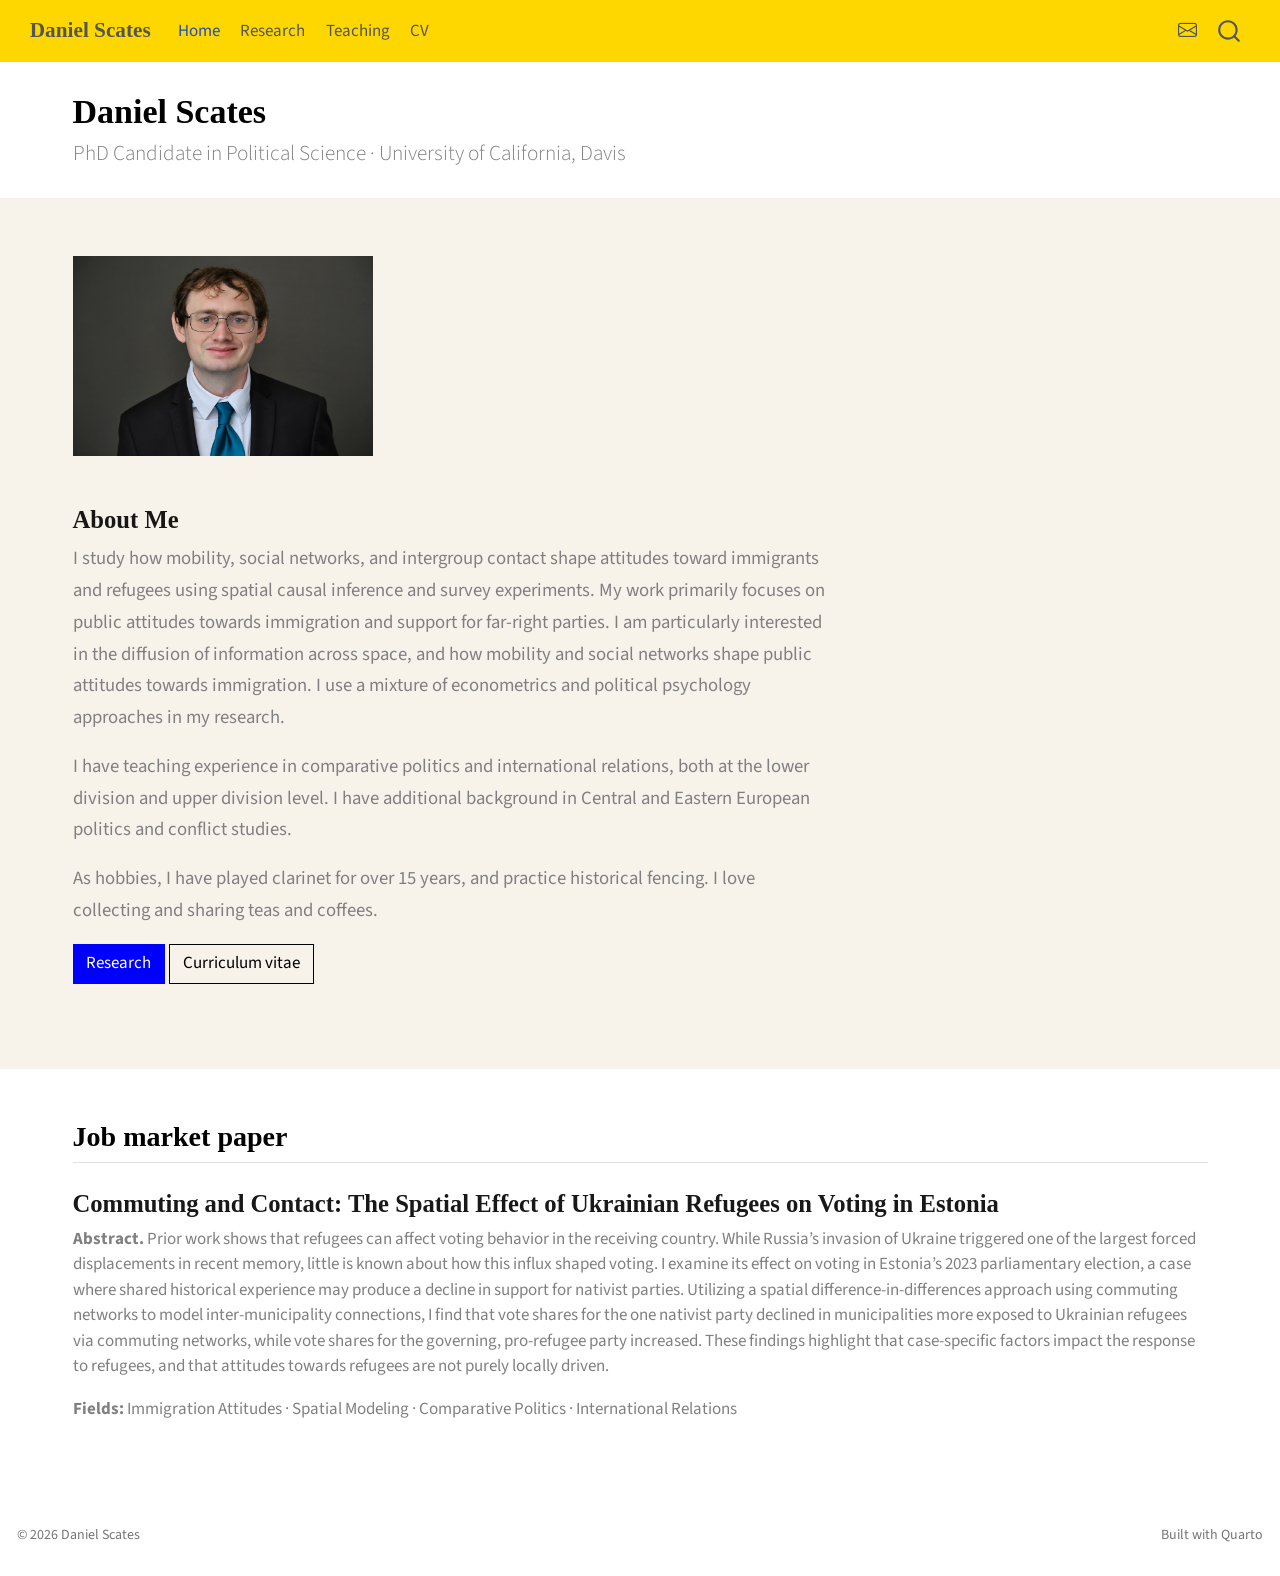
==== commit 724de439: "Repair 2" ====
--- a/docs/index.html
+++ b/docs/index.html
@@ -171,9 +171,7 @@
 <section id="commuting-and-contact-the-spatial-effect-of-ukrainian-refugees-on-voting-in-estonia" class="level3">
 <h3 class="anchored" data-anchor-id="commuting-and-contact-the-spatial-effect-of-ukrainian-refugees-on-voting-in-estonia">Commuting and Contact: The Spatial Effect of Ukrainian Refugees on Voting in Estonia</h3>
 <p><strong>Abstract.</strong> Prior work shows that refugees can affect voting behavior in the receiving country. While Russia’s invasion of Ukraine triggered one of the largest forced displacements in recent memory, little is known about how this influx shaped voting. I examine its effect on voting in Estonia’s 2023 parliamentary election, a case where shared historical experience may produce a decline in support for nativist parties. Utilizing a spatial difference-in-differences approach using commuting networks to model inter-municipality connections, I find that vote shares for the one nativist party declined in municipalities more exposed to Ukrainian refugees via commuting networks, while vote shares for the governing, pro-refugee party increased. These findings highlight that case-specific factors impact the response to refugees, and that attitudes towards refugees are not purely locally driven.</p>
-<p>&lt;&lt;&lt;&lt;&lt;&lt;&lt; HEAD <strong>Fields:</strong> Immigration Attitudes · Spatial Modeling · Comparative Politics · International Relations<br>
-======= <strong>Fields:</strong> Immigration attitudes · Comparative Politics · International Relations<br>
-&gt;&gt;&gt;&gt;&gt;&gt;&gt; ac10e0945ab2161118cf9099a7010f175b7aff2c</p>
+<p><strong>Fields:</strong> Immigration Attitudes · Spatial Modeling · Comparative Politics · International Relations</p>
 
 
 </section>
